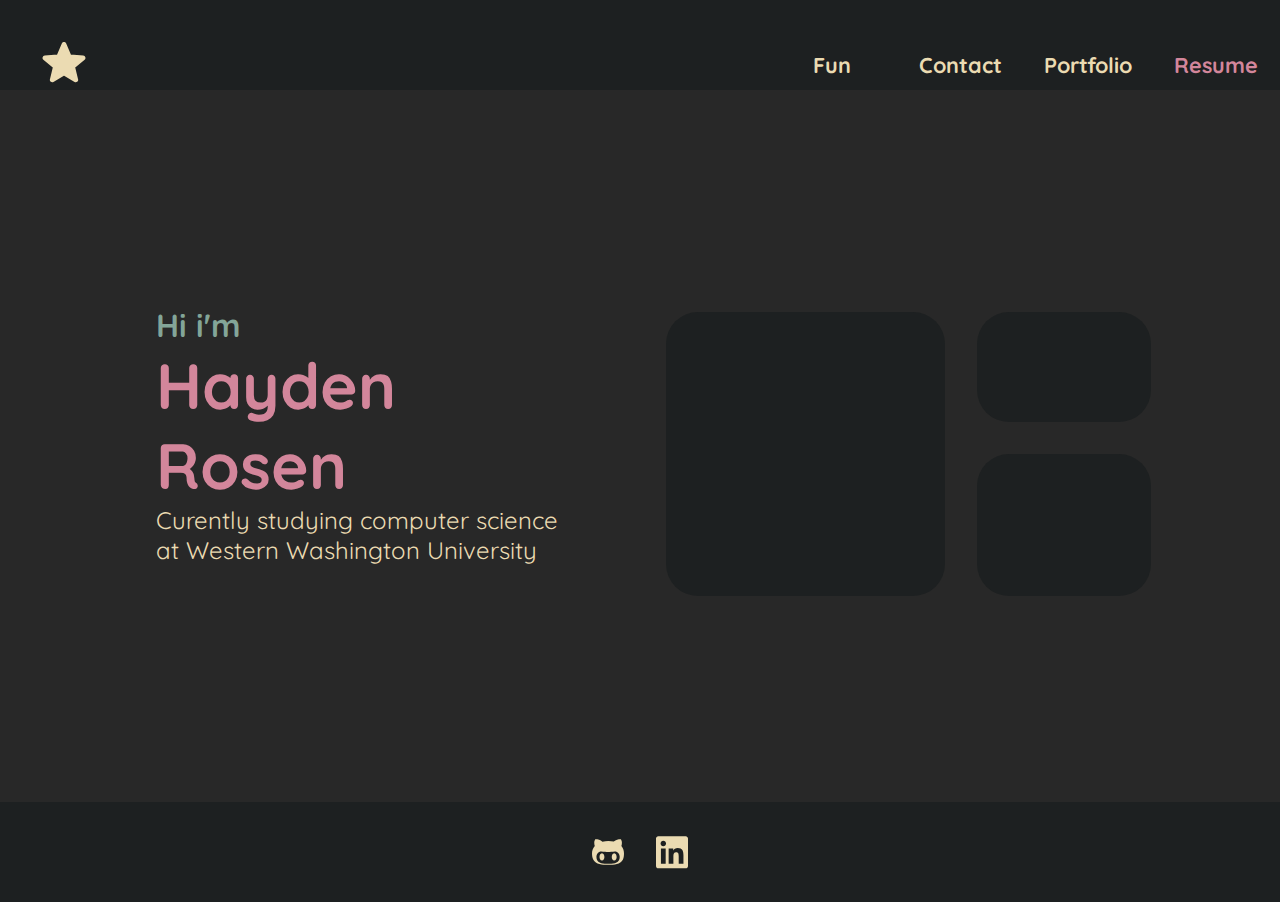
==== index.html @ 1d2f80b9 "initial commit" ====
<!DOCTYPE html>
<html lang="en">
<head>
    <meta charset="UTF-8">
    <meta name="viewport" content="width=device-width, initial-scale=1.0">
    <link rel="stylesheet" href="style.css">
    <title>Home</title>
</head>
<body>
   <nav>
    <img class="logo" src="images/logo1.svg" alt="">
    <a class = "n1" href="">Fun</a>
    <a class = "n2" href="">Contact</a>
    <a class = "n3" href="">Portfolio</a>
    <a class = "n4" href="">Resume</a>
   </nav>

   <div class = "landing-container">
    <div class="left">
        <div class = "text-box">
        <h2>Hi i'm</h2>
        <h1>Hayden Rosen</h1>
        <p>Curently studying computer science at Western Washington University</p>
        </div>

    </div>
    <div class="right">
        <div class ="cards">
            <div class="c1"></div>

            <div class="c2"></div>
            <div class="c3"></div>

            <div class="c4"></div>
        </div>
    </div>
   </div>
   <footer>
    <svg xmlns="http://www.w3.org/2000/svg" viewBox="0 0 480 512"><!--!Font Awesome Free 6.6.0 by @fontawesome - https://fontawesome.com License - https://fontawesome.com/license/free Copyright 2024 Fonticons, Inc.--><path d="M186.1 328.7c0 20.9-10.9 55.1-36.7 55.1s-36.7-34.2-36.7-55.1 10.9-55.1 36.7-55.1 36.7 34.2 36.7 55.1zM480 278.2c0 31.9-3.2 65.7-17.5 95-37.9 76.6-142.1 74.8-216.7 74.8-75.8 0-186.2 2.7-225.6-74.8-14.6-29-20.2-63.1-20.2-95 0-41.9 13.9-81.5 41.5-113.6-5.2-15.8-7.7-32.4-7.7-48.8 0-21.5 4.9-32.3 14.6-51.8 45.3 0 74.3 9 108.8 36 29-6.9 58.8-10 88.7-10 27 0 54.2 2.9 80.4 9.2 34-26.7 63-35.2 107.8-35.2 9.8 19.5 14.6 30.3 14.6 51.8 0 16.4-2.6 32.7-7.7 48.2 27.5 32.4 39 72.3 39 114.2zm-64.3 50.5c0-43.9-26.7-82.6-73.5-82.6-18.9 0-37 3.4-56 6-14.9 2.3-29.8 3.2-45.1 3.2-15.2 0-30.1-.9-45.1-3.2-18.7-2.6-37-6-56-6-46.8 0-73.5 38.7-73.5 82.6 0 87.8 80.4 101.3 150.4 101.3h48.2c70.3 0 150.6-13.4 150.6-101.3zm-82.6-55.1c-25.8 0-36.7 34.2-36.7 55.1s10.9 55.1 36.7 55.1 36.7-34.2 36.7-55.1-10.9-55.1-36.7-55.1z"/></svg>
    <svg xmlns="http://www.w3.org/2000/svg" viewBox="0 0 448 512"><!--!Font Awesome Free 6.6.0 by @fontawesome - https://fontawesome.com License - https://fontawesome.com/license/free Copyright 2024 Fonticons, Inc.--><path d="M416 32H31.9C14.3 32 0 46.5 0 64.3v383.4C0 465.5 14.3 480 31.9 480H416c17.6 0 32-14.5 32-32.3V64.3c0-17.8-14.4-32.3-32-32.3zM135.4 416H69V202.2h66.5V416zm-33.2-243c-21.3 0-38.5-17.3-38.5-38.5S80.9 96 102.2 96c21.2 0 38.5 17.3 38.5 38.5 0 21.3-17.2 38.5-38.5 38.5zm282.1 243h-66.4V312c0-24.8-.5-56.7-34.5-56.7-34.6 0-39.9 27-39.9 54.9V416h-66.4V202.2h63.7v29.2h.9c8.9-16.8 30.6-34.5 62.9-34.5 67.2 0 79.7 44.3 79.7 101.9V416z"/></svg>
   </footer>
</body>
</html>
---- style.css ----
@import url('https://fonts.googleapis.com/css2?family=Montserrat:ital,wght@0,100..900;1,100..900&family=Poppins:ital,wght@0,100;0,200;0,300;0,400;0,500;0,600;0,700;0,800;0,900;1,100;1,200;1,300;1,400;1,500;1,600;1,700;1,800;1,900&family=Quicksand:wght@300..700&display=swap');
* {
    font-family: "Quicksand", sans-serif; 
    text-decoration: none;
    background-color: #282828;
    margin: 0;
    padding: 0;
}
nav {
    display: grid;
    grid-template-columns: repeat(10, 1fr);
    height: 10vh;
    justify-items: center;
    align-items: center;
    font-weight: 700;
    font-size: 1.35em;
    text-decoration: none;
    background-color: #1d2021;
    position: sticky;
    top: 0;
}

.logo {
    background-color: #1d2021;
}
nav a, nav img{
    background-color: #1d2021;
    color: #ebdbb2;
    animation: fade-in 1000ms;
    transition: transform 400ms cubic-bezier(0.075, 0.82, 0.165, 1) 50ms;
}
nav a:last-child {
    color: #d3869b;
}
@keyframes fade-in {
    from {
      opacity: 0;
    }
    to {
      opacity: 1;
    }
  }


nav a:hover, nav img:hover {
    transform: scale(1.3);
}
.n1 {
    grid-column: 7/8;
}

img {
    width: 100%;
    height: 35%;
}
.landing-container {
    display: grid;
    grid-template-columns: 1fr 1fr;
    height: 72vh;
    margin-top: 5%;
    margin-left: 8%;
    margin-right: 8%;
    color:#ebdbb2;
}
.landing-container h2 {
    animation: fade-in 3000ms;
    font-size: 2em;
    color: #83a598;
}
.landing-container h1 {
    animation: fade-in 7000ms;
    font-size: 4em;
    color: #d3869b;
}
.landing-container p {
    animation: fade-in 10000ms;
    font-size: 1.5em;
}
.left {
    display: flex;
    flex-direction: column;
    justify-content: center;
    padding-bottom: 10%;
    padding-left: 10%;
    padding-right: 10%;
    margin-bottom: 2em;
}
.right {
    display: flex;
    flex-direction: column;
    justify-content: center;
    padding-bottom: 3%;
    padding-left: 3%;
    padding-right: 3%;
}
.cards {
    display: grid;
    grid-template-columns: repeat(5, 1fr);
    grid-template-rows: repeat(4, 1fr);
    grid-column-gap: 2em;
    grid-row-gap: 2em;
    background-color: #282828;
    height: 50%;
    padding: 2%;
    }
   .text-box {
    background-color: #1d2021;
    border-radius: 5px;
   } 
    .c1 { grid-area: 1 / 1 / 6 / 4; 

    background-color: #1d2021;
            border-radius: 2em;

    animation: fade-in 5000ms;
    }
    .c2 { grid-area: 1 / 4 / 3 / 6; 

    background-color: #1d2021;
    animation: fade-in 6000ms;
            border-radius: 2em;
    }
    .c3 { grid-area: 3 / 4 / 6 / 6; 

    background-color: #1d2021;
    animation: fade-in 7000ms;
            border-radius: 2em;
    }
    footer {
        height: 100px;
        display: flex;
        justify-content: center;
        align-items: center;
        background-color: #1d2021;
    }
    footer svg {
        fill: #ebdbb2;
        width: 2em;
        padding: 1em;
        background-color: #1d2021;
        color: white;
    }
    
@media (width <= 800px) { 
    nav{
        display: flex;
        flex-direction: column;
        justify-content: center;
        align-items: center;
    }
}
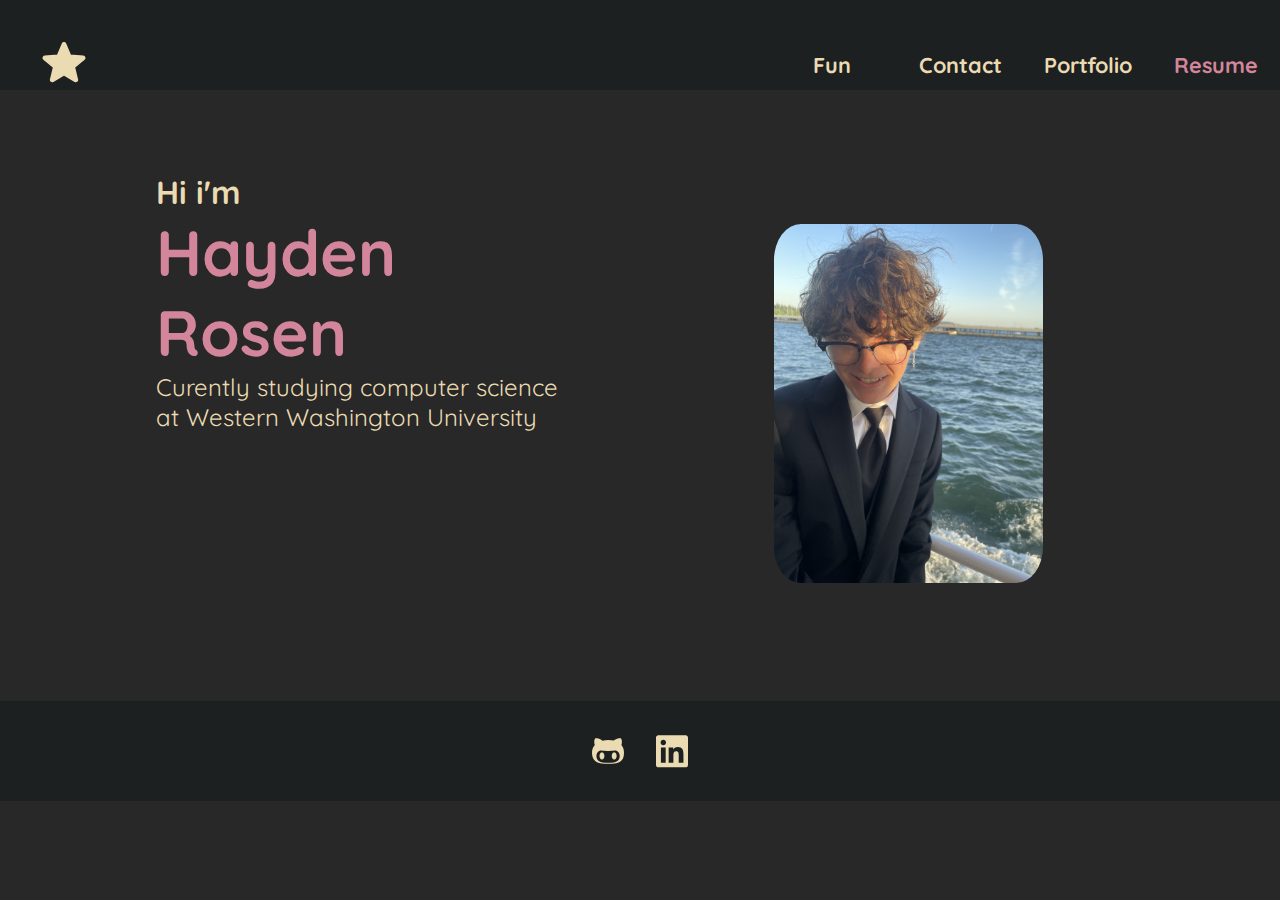
==== commit 0cb872c4: "Updated landing page" ====
--- a/index.html
+++ b/index.html
@@ -25,14 +25,7 @@
 
     </div>
     <div class="right">
-        <div class ="cards">
-            <div class="c1"></div>
-
-            <div class="c2"></div>
-            <div class="c3"></div>
-
-            <div class="c4"></div>
-        </div>
+            <img src="images/85558E02-009F-426E-9DB8-6B5B27F43A0D.jpg" alt="">
     </div>
    </div>
    <footer>
--- a/style.css
+++ b/style.css
@@ -56,16 +56,16 @@
 .landing-container {
     display: grid;
     grid-template-columns: 1fr 1fr;
-    height: 72vh;
-    margin-top: 5%;
+    height: 100%;
     margin-left: 8%;
     margin-right: 8%;
+    margin-bottom: 8%;
     color:#ebdbb2;
 }
 .landing-container h2 {
     animation: fade-in 3000ms;
     font-size: 2em;
-    color: #83a598;
+    color: #ebdbb2;
 }
 .landing-container h1 {
     animation: fade-in 7000ms;
@@ -89,10 +89,26 @@
     display: flex;
     flex-direction: column;
     justify-content: center;
+    margin-top: 25%;
     padding-bottom: 3%;
-    padding-left: 3%;
-    padding-right: 3%;
+    padding-left: 25%;
+    padding-right: 25%;
+    border-collapse:separate;
+    border-radius: 4em;
 }
+.right img {
+    width: auto;
+    height: auto;
+    max-width: 100%;
+    max-height: 100%;
+    object-fit: contain;
+    border-radius: 10%;
+    top: 50%;
+    left: 50%;
+    animation: fade-in 4000ms;
+
+}
+
 .cards {
     display: grid;
     grid-template-columns: repeat(5, 1fr);
@@ -104,7 +120,6 @@
     padding: 2%;
     }
    .text-box {
-    background-color: #1d2021;
     border-radius: 5px;
    } 
     .c1 { grid-area: 1 / 1 / 6 / 4; 
@@ -127,6 +142,7 @@
             border-radius: 2em;
     }
     footer {
+        margin-top: 5em;
         height: 100px;
         display: flex;
         justify-content: center;
@@ -148,4 +164,17 @@
         justify-content: center;
         align-items: center;
     }
+    .landing-container {
+        margin-top: 3em;
+        display: flex;
+        flex-direction: column;
+        justify-content: center;
+        align-items: center;
+    }
+    .right {
+        margin-top: 0%;
+    }
+    nav {
+        padding: .75em;
+    }
 }
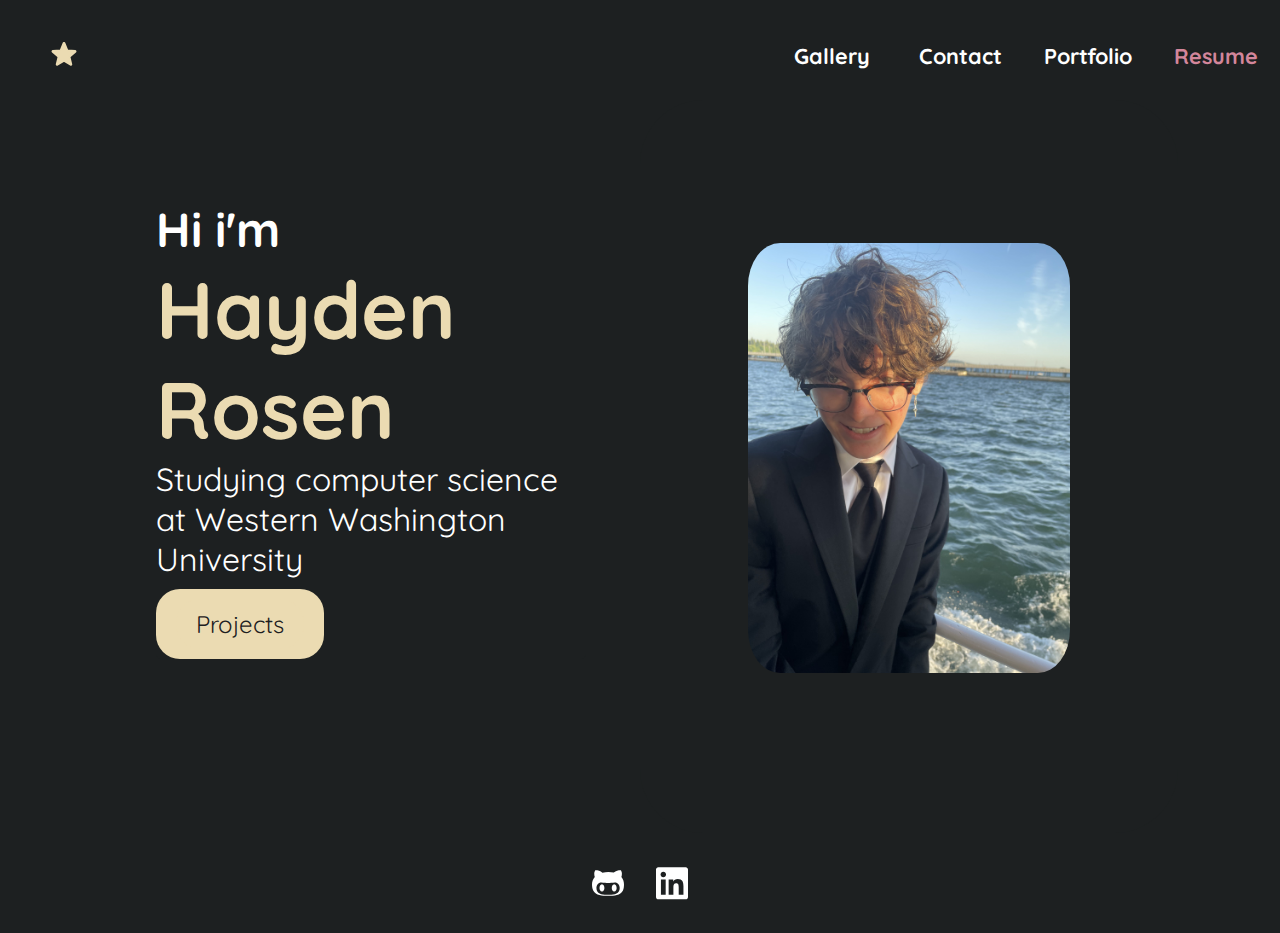
==== commit d5b38570: "Add files via upload" ====
--- a/index.html
+++ b/index.html
@@ -1,36 +1,48 @@
 <!DOCTYPE html>
 <html lang="en">
+
 <head>
     <meta charset="UTF-8">
     <meta name="viewport" content="width=device-width, initial-scale=1.0">
     <link rel="stylesheet" href="style.css">
     <title>Home</title>
 </head>
+
 <body>
-   <nav>
-    <img class="logo" src="images/logo1.svg" alt="">
-    <a class = "n1" href="">Fun</a>
-    <a class = "n2" href="">Contact</a>
-    <a class = "n3" href="">Portfolio</a>
-    <a class = "n4" href="">Resume</a>
-   </nav>
+    <nav>
+        <a class="logo" href="index.html"><img src="images/logo1.svg" alt=""></a>
+        <a class="n1" href="portfolio.html">Gallery</a>
+        <a class="n2" href="contact.html">Contact</a>
+        <a class="n3" href="projects.html">Portfolio</a>
+        <a class="n4" href="resume.html">Resume</a>
+    </nav>
 
-   <div class = "landing-container">
-    <div class="left">
-        <div class = "text-box">
-        <h2>Hi i'm</h2>
-        <h1>Hayden Rosen</h1>
-        <p>Curently studying computer science at Western Washington University</p>
+    <div class="landing-container">
+        <div class="left">
+            <div class="text-box">
+                <h2>Hi i'm</h2>
+                <h1>Hayden Rosen</h1>
+                <p>Studying computer science at Western Washington University</p>
+                <button class="button"><a class="button" href="projects.html">Projects</a></button>
+            </div>
+
         </div>
+        <div class="right">
+            <img src="images/85558E02-009F-426E-9DB8-6B5B27F43A0D.jpg" alt="">
+        </div>
+    </div>
+    <footer>
+        <svg xmlns="http://www.w3.org/2000/svg"
+            viewBox="0 0 480 512"><!--!Font Awesome Free 6.6.0 by @fontawesome - https://fontawesome.com License - https://fontawesome.com/license/free Copyright 2024 Fonticons, Inc.-->
+            <path
+                d="M186.1 328.7c0 20.9-10.9 55.1-36.7 55.1s-36.7-34.2-36.7-55.1 10.9-55.1 36.7-55.1 36.7 34.2 36.7 55.1zM480 278.2c0 31.9-3.2 65.7-17.5 95-37.9 76.6-142.1 74.8-216.7 74.8-75.8 0-186.2 2.7-225.6-74.8-14.6-29-20.2-63.1-20.2-95 0-41.9 13.9-81.5 41.5-113.6-5.2-15.8-7.7-32.4-7.7-48.8 0-21.5 4.9-32.3 14.6-51.8 45.3 0 74.3 9 108.8 36 29-6.9 58.8-10 88.7-10 27 0 54.2 2.9 80.4 9.2 34-26.7 63-35.2 107.8-35.2 9.8 19.5 14.6 30.3 14.6 51.8 0 16.4-2.6 32.7-7.7 48.2 27.5 32.4 39 72.3 39 114.2zm-64.3 50.5c0-43.9-26.7-82.6-73.5-82.6-18.9 0-37 3.4-56 6-14.9 2.3-29.8 3.2-45.1 3.2-15.2 0-30.1-.9-45.1-3.2-18.7-2.6-37-6-56-6-46.8 0-73.5 38.7-73.5 82.6 0 87.8 80.4 101.3 150.4 101.3h48.2c70.3 0 150.6-13.4 150.6-101.3zm-82.6-55.1c-25.8 0-36.7 34.2-36.7 55.1s10.9 55.1 36.7 55.1 36.7-34.2 36.7-55.1-10.9-55.1-36.7-55.1z" />
+        </svg>
+        <svg xmlns="http://www.w3.org/2000/svg"
+            viewBox="0 0 448 512"><!--!Font Awesome Free 6.6.0 by @fontawesome - https://fontawesome.com License - https://fontawesome.com/license/free Copyright 2024 Fonticons, Inc.-->
+            <path
+                d="M416 32H31.9C14.3 32 0 46.5 0 64.3v383.4C0 465.5 14.3 480 31.9 480H416c17.6 0 32-14.5 32-32.3V64.3c0-17.8-14.4-32.3-32-32.3zM135.4 416H69V202.2h66.5V416zm-33.2-243c-21.3 0-38.5-17.3-38.5-38.5S80.9 96 102.2 96c21.2 0 38.5 17.3 38.5 38.5 0 21.3-17.2 38.5-38.5 38.5zm282.1 243h-66.4V312c0-24.8-.5-56.7-34.5-56.7-34.6 0-39.9 27-39.9 54.9V416h-66.4V202.2h63.7v29.2h.9c8.9-16.8 30.6-34.5 62.9-34.5 67.2 0 79.7 44.3 79.7 101.9V416z" />
+        </svg>
+    </footer>
+</body>
 
-    </div>
-    <div class="right">
-            <img src="images/85558E02-009F-426E-9DB8-6B5B27F43A0D.jpg" alt="">
-    </div>
-   </div>
-   <footer>
-    <svg xmlns="http://www.w3.org/2000/svg" viewBox="0 0 480 512"><!--!Font Awesome Free 6.6.0 by @fontawesome - https://fontawesome.com License - https://fontawesome.com/license/free Copyright 2024 Fonticons, Inc.--><path d="M186.1 328.7c0 20.9-10.9 55.1-36.7 55.1s-36.7-34.2-36.7-55.1 10.9-55.1 36.7-55.1 36.7 34.2 36.7 55.1zM480 278.2c0 31.9-3.2 65.7-17.5 95-37.9 76.6-142.1 74.8-216.7 74.8-75.8 0-186.2 2.7-225.6-74.8-14.6-29-20.2-63.1-20.2-95 0-41.9 13.9-81.5 41.5-113.6-5.2-15.8-7.7-32.4-7.7-48.8 0-21.5 4.9-32.3 14.6-51.8 45.3 0 74.3 9 108.8 36 29-6.9 58.8-10 88.7-10 27 0 54.2 2.9 80.4 9.2 34-26.7 63-35.2 107.8-35.2 9.8 19.5 14.6 30.3 14.6 51.8 0 16.4-2.6 32.7-7.7 48.2 27.5 32.4 39 72.3 39 114.2zm-64.3 50.5c0-43.9-26.7-82.6-73.5-82.6-18.9 0-37 3.4-56 6-14.9 2.3-29.8 3.2-45.1 3.2-15.2 0-30.1-.9-45.1-3.2-18.7-2.6-37-6-56-6-46.8 0-73.5 38.7-73.5 82.6 0 87.8 80.4 101.3 150.4 101.3h48.2c70.3 0 150.6-13.4 150.6-101.3zm-82.6-55.1c-25.8 0-36.7 34.2-36.7 55.1s10.9 55.1 36.7 55.1 36.7-34.2 36.7-55.1-10.9-55.1-36.7-55.1z"/></svg>
-    <svg xmlns="http://www.w3.org/2000/svg" viewBox="0 0 448 512"><!--!Font Awesome Free 6.6.0 by @fontawesome - https://fontawesome.com License - https://fontawesome.com/license/free Copyright 2024 Fonticons, Inc.--><path d="M416 32H31.9C14.3 32 0 46.5 0 64.3v383.4C0 465.5 14.3 480 31.9 480H416c17.6 0 32-14.5 32-32.3V64.3c0-17.8-14.4-32.3-32-32.3zM135.4 416H69V202.2h66.5V416zm-33.2-243c-21.3 0-38.5-17.3-38.5-38.5S80.9 96 102.2 96c21.2 0 38.5 17.3 38.5 38.5 0 21.3-17.2 38.5-38.5 38.5zm282.1 243h-66.4V312c0-24.8-.5-56.7-34.5-56.7-34.6 0-39.9 27-39.9 54.9V416h-66.4V202.2h63.7v29.2h.9c8.9-16.8 30.6-34.5 62.9-34.5 67.2 0 79.7 44.3 79.7 101.9V416z"/></svg>
-   </footer>
-</body>
 </html>--- a/style.css
+++ b/style.css
@@ -1,11 +1,14 @@
 @import url('https://fonts.googleapis.com/css2?family=Montserrat:ital,wght@0,100..900;1,100..900&family=Poppins:ital,wght@0,100;0,200;0,300;0,400;0,500;0,600;0,700;0,800;0,900;1,100;1,200;1,300;1,400;1,500;1,600;1,700;1,800;1,900&family=Quicksand:wght@300..700&display=swap');
+
 * {
-    font-family: "Quicksand", sans-serif; 
+    font-family: "Quicksand", sans-serif;
     text-decoration: none;
     background-color: #282828;
+    background-color: #1d2021;
     margin: 0;
     padding: 0;
 }
+
 nav {
     display: grid;
     grid-template-columns: repeat(10, 1fr);
@@ -18,33 +21,53 @@
     background-color: #1d2021;
     position: sticky;
     top: 0;
+    margin-top: 10px;
+}
+
+.wrapper img {
+    border-radius: 20px;
+    object-fit: cover;
+    height: 100%;
+    width: 100%;
+    padding: 0;
+    margin: 0;
 }
 
 .logo {
     background-color: #1d2021;
-}
-nav a, nav img{
-    background-color: #1d2021;
-    color: #ebdbb2;
+    display: flex;
+    justify-content: center;
+    align-items: center;
+}
+
+nav a,
+nav img {
+    background-color: #1d2021;
+    color: white;
     animation: fade-in 1000ms;
     transition: transform 400ms cubic-bezier(0.075, 0.82, 0.165, 1) 50ms;
 }
+
 nav a:last-child {
     color: #d3869b;
 }
+
 @keyframes fade-in {
     from {
-      opacity: 0;
-    }
+        opacity: 0;
+    }
+
     to {
-      opacity: 1;
-    }
-  }
-
-
-nav a:hover, nav img:hover {
+        opacity: 1;
+    }
+}
+
+
+nav a:hover,
+nav a img:hover {
     transform: scale(1.3);
 }
+
 .n1 {
     grid-column: 7/8;
 }
@@ -53,29 +76,41 @@
     width: 100%;
     height: 35%;
 }
+
+nav a img {
+    height: 20%;
+    width: 20%;
+}
+
 .landing-container {
     display: grid;
     grid-template-columns: 1fr 1fr;
-    height: 100%;
+    height: 50%;
     margin-left: 8%;
     margin-right: 8%;
-    margin-bottom: 8%;
-    color:#ebdbb2;
-}
+    color: white;
+}
+
 .landing-container h2 {
     animation: fade-in 3000ms;
+    font-size: 3em;
+    color: white;
+}
+
+.landing-container h1 {
+    animation: fade-in 1000ms;
+    font-size: 5em;
+    color: #ebdbb2;
+
+
+}
+
+.landing-container p {
+    animation: fade-in 1000ms;
     font-size: 2em;
-    color: #ebdbb2;
-}
-.landing-container h1 {
-    animation: fade-in 7000ms;
-    font-size: 4em;
-    color: #d3869b;
-}
-.landing-container p {
-    animation: fade-in 10000ms;
-    font-size: 1.5em;
-}
+    color: white;
+}
+
 .left {
     display: flex;
     flex-direction: column;
@@ -85,28 +120,127 @@
     padding-right: 10%;
     margin-bottom: 2em;
 }
+
 .right {
     display: flex;
     flex-direction: column;
     justify-content: center;
-    margin-top: 25%;
     padding-bottom: 3%;
-    padding-left: 25%;
-    padding-right: 25%;
-    border-collapse:separate;
+    border-collapse: separate;
     border-radius: 4em;
 }
+
+.list {
+    color: white;
+    display: flex;
+    justify-content: center;
+    align-items: center;
+}
+
+.small {
+    text-align: center;
+    color: white;
+    margin: 2em;
+}
+
+ul {
+    display: grid;
+    grid-template-columns: repeat(2, 1fr);
+    grid-template-rows: repeat(4, 1fr);
+    grid-column-gap: 2em;
+    grid-row-gap: 2em;
+
+}
+
 .right img {
+    height: 60%;
     width: auto;
-    height: auto;
     max-width: 100%;
-    max-height: 100%;
-    object-fit: contain;
+    display: block;
+    margin: auto;
     border-radius: 10%;
-    top: 50%;
-    left: 50%;
     animation: fade-in 4000ms;
 
+}
+
+table,
+td,
+th {
+    border: 3px solid #ebdbb2;
+    text-align: left;
+    background-color: #282828;
+}
+
+.resumesvg {
+    width: 20%;
+}
+
+.img {
+    display: flex;
+    align-items: center;
+    justify-content: center;
+
+}
+
+.resume {
+    display: flex;
+    align-items: center;
+    justify-content: center;
+    flex-direction: column;
+    color: white;
+
+}
+.contact-container {
+    margin-top: 10%;
+    margin-left: 10%;
+    margin-right: 10%;
+        display: flex;
+        flex-direction: column;
+        justify-content: center;
+        align-items: center;
+
+}
+.contact {
+    display: grid;
+    color: white;
+    height: 100%;
+    grid-template-columns: 1fr 1fr 1fr 1fr;
+    grid-template-rows: 1fr 1fr 1fr;
+    gap: 10px 10px;
+    grid-auto-flow: row;
+    grid-template-areas:
+        "contactimage contactimage info info"
+        "contactimage contactimage info info"
+        "contactimage contactimage alt alt";
+}
+
+.info {
+    grid-area: info;
+}
+
+.contactimage {
+    grid-area: contactimage;
+}
+.contactimage img {
+    width: 100%;
+    height: 100%;
+
+}
+
+.alt {
+    grid-area: alt;
+}
+
+table {
+    border-collapse: collapse;
+    width: 80%;
+    margin: 2em;
+
+}
+
+th,
+td {
+    padding: 15px;
 }
 
 .cards {
@@ -118,52 +252,184 @@
     background-color: #282828;
     height: 50%;
     padding: 2%;
-    }
-   .text-box {
+}
+
+.text-box {
+    margin-top: 10px;
     border-radius: 5px;
-   } 
-    .c1 { grid-area: 1 / 1 / 6 / 4; 
-
-    background-color: #1d2021;
-            border-radius: 2em;
+    color: #ebdbb2;
+}
+
+.c1 {
+    grid-area: 1 / 1 / 6 / 4;
+
+    background-color: #1d2021;
+    border-radius: 2em;
 
     animation: fade-in 5000ms;
-    }
-    .c2 { grid-area: 1 / 4 / 3 / 6; 
+}
+
+.c2 {
+    grid-area: 1 / 4 / 3 / 6;
 
     background-color: #1d2021;
     animation: fade-in 6000ms;
-            border-radius: 2em;
-    }
-    .c3 { grid-area: 3 / 4 / 6 / 6; 
+    border-radius: 2em;
+}
+
+.c3 {
+    grid-area: 3 / 4 / 6 / 6;
 
     background-color: #1d2021;
     animation: fade-in 7000ms;
-            border-radius: 2em;
-    }
-    footer {
-        margin-top: 5em;
-        height: 100px;
-        display: flex;
-        justify-content: center;
-        align-items: center;
-        background-color: #1d2021;
-    }
-    footer svg {
-        fill: #ebdbb2;
-        width: 2em;
-        padding: 1em;
-        background-color: #1d2021;
-        color: white;
-    }
-    
-@media (width <= 800px) { 
-    nav{
+    border-radius: 2em;
+}
+
+footer {
+    height: 100px;
+    display: flex;
+    justify-content: center;
+    align-items: center;
+    background-color: #1d2021;
+}
+
+footer svg {
+    fill: white;
+    width: 2em;
+    padding: 1em;
+    background-color: #1d2021;
+    color: white;
+}
+
+.grid {
+    display: grid;
+    grid-template-columns: repeat(auto-fill, minmax(25%, 1fr));
+    grid-gap: 20px;
+    align-items: stretch;
+    margin: 10em;
+    margin-top: 0;
+}
+
+.grid>article {}
+
+.grid>article img {
+    max-width: 100%;
+    width: 100%;
+    height: 80%;
+    border-radius: 2em;
+
+    animation: fade-in 1000ms;
+}
+
+.grid>article img:hover {
+    transition: transform 400ms cubic-bezier(0.075, 0.82, 0.165, 1) 100ms;
+    transform: scale(1.05);
+}
+
+.text {
+    padding: 0 20px 20px;
+    color: white;
+    font-size: 1.5em;
+}
+
+.text h3 {
+    color: #ebdbb2;
+}
+
+.text>button {
+    background: #282828;
+    border: 0;
+    color: white;
+    padding: 10px;
+    width: 100%;
+}
+
+.text svg {
+    width: 1.5em;
+    fill: white;
+    margin: 5px;
+}
+
+.portfolio-container {
+    color: white;
+    text-align: center;
+    font-size: 3em;
+    display: flex;
+    justify-content: center;
+
+    animation: fade-in 1000ms;
+}
+
+.portfolio-container .wrapper :hover {
+
+    transition: transform 400ms cubic-bezier(0.075, 0.82, 0.165, 1) 100ms;
+    transform: scale(1.05);
+
+}
+
+.wrapper {
+    margin: 0 0 0 0;
+    width: 90vw;
+    height: 150vh;
+    display: grid;
+    grid-gap: 10px;
+    grid-template-columns: repeat(4, 20%);
+    grid-template-rows: repeat(3, 30%);
+    justify-content: center;
+    align-content: end;
+}
+
+button {
+    margin-top: 10px;
+}
+
+.button {
+    background-color: #ebdbb2;
+    border: none;
+    color: #1d2021;
+    padding: 10px 20px;
+    border-radius: 1em;
+    text-align: center;
+    text-decoration: none;
+    display: inline-block;
+    font-size: 24px;
+}
+
+.button:hover {
+    transition: transform 400ms cubic-bezier(0.075, 0.82, 0.165, 1) 100ms;
+    transform: scale(1.05);
+
+}
+
+.box {
+    background-color: #444;
+    color: #fff;
+    border-radius: 20px;
+    font-size: 150%;
+}
+
+.item1 {
+    grid-column: 1 / 5;
+}
+
+.item2 {
+    grid-column: 1 / 3;
+    grid-row: 2 / 4;
+}
+
+.item3 {
+    grid-column: 3 / 5;
+}
+
+
+@media (width <=800px) {
+    nav {
         display: flex;
         flex-direction: column;
         justify-content: center;
         align-items: center;
     }
+
     .landing-container {
         margin-top: 3em;
         display: flex;
@@ -171,10 +437,12 @@
         justify-content: center;
         align-items: center;
     }
+
     .right {
         margin-top: 0%;
     }
+
     nav {
         padding: .75em;
     }
-}
+}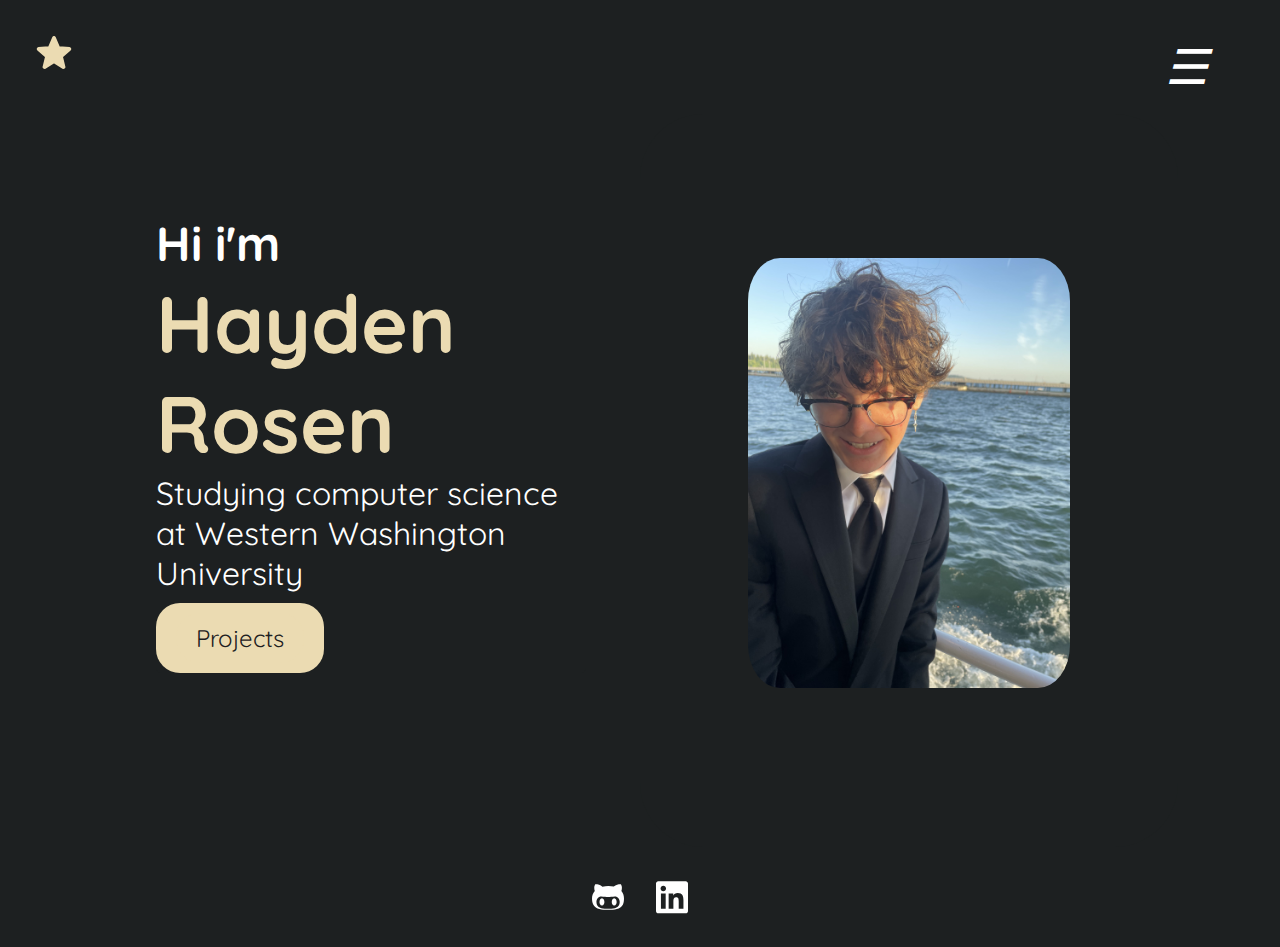
==== commit 3a011abc: "Add files via upload" ====
--- a/index.html
+++ b/index.html
@@ -9,14 +9,20 @@
 </head>
 
 <body>
-    <nav>
-        <a class="logo" href="index.html"><img src="images/logo1.svg" alt=""></a>
-        <a class="n1" href="portfolio.html">Gallery</a>
-        <a class="n2" href="contact.html">Contact</a>
-        <a class="n3" href="projects.html">Portfolio</a>
-        <a class="n4" href="resume.html">Resume</a>
-    </nav>
+    <div class="topnav">
+        <a href="index.html" class="active"><img src="images/logo1.svg" alt=""></a>
+        <div id="myLinks">
 
+            <a class="n1" href="portfolio.html">Gallery</a>
+            <a class="n2" href="contact.html">Contact</a>
+            <a class="n3" href="projects.html">Portfolio</a>
+            <a class="n4" href="resume.html">Resume</a>
+            <a class="n5" href="threejstest.html">Three.js</a>
+        </div>
+        <a href="javascript:void(0);" class="icon" onclick="hide()">
+            <i class="fa fa-bars">☰</i>
+        </a>
+    </div>
     <div class="landing-container">
         <div class="left">
             <div class="text-box">
@@ -44,5 +50,6 @@
         </svg>
     </footer>
 </body>
+<script src="js/script.js"></script>
 
 </html>--- a/style.css
+++ b/style.css
@@ -9,19 +9,54 @@
     padding: 0;
 }
 
-nav {
-    display: grid;
-    grid-template-columns: repeat(10, 1fr);
-    height: 10vh;
-    justify-items: center;
-    align-items: center;
-    font-weight: 700;
-    font-size: 1.35em;
+
+.mobile-container {
+    margin: auto;
+    background-color: #1d2021;
+    height: 500px;
+    color: white;
+    border-radius: 10px;
+}
+
+.topnav {
+    overflow: hidden;
+    background-color: #1d2021;
+    position: relative;
+    z-index: 0;
+}
+
+.topnav #myLinks {
+    display: none;
+}
+
+.topnav a {
+    color: white;
+    padding: 4vh 1.5em;
     text-decoration: none;
-    background-color: #1d2021;
-    position: sticky;
+    font-size: 24px;
+    font-style: bold;
+    display: block;
+}
+
+.topnav a.icon {
+    background: #1d2021;
+    display: block;
+    position: absolute;
+    right: 0;
     top: 0;
-    margin-top: 10px;
+    font-size: 3em;
+}
+
+
+
+.active {
+    background-color: #04AA6D;
+    color: white;
+}
+
+#myLinks {
+    display: flex;
+    flex-direction: row;
 }
 
 .wrapper img {
@@ -40,17 +75,17 @@
     align-items: center;
 }
 
-nav a,
-nav img {
+.topnav a {
     background-color: #1d2021;
     color: white;
     animation: fade-in 1000ms;
     transition: transform 400ms cubic-bezier(0.075, 0.82, 0.165, 1) 50ms;
 }
 
-nav a:last-child {
-    color: #d3869b;
-}
+.topnav img {
+    width: 3%;
+}
+
 
 @keyframes fade-in {
     from {
@@ -190,16 +225,18 @@
     color: white;
 
 }
+
 .contact-container {
     margin-top: 10%;
     margin-left: 10%;
     margin-right: 10%;
-        display: flex;
-        flex-direction: column;
-        justify-content: center;
-        align-items: center;
-
-}
+    display: flex;
+    flex-direction: column;
+    justify-content: center;
+    align-items: center;
+
+}
+
 .contact {
     display: grid;
     color: white;
@@ -221,11 +258,20 @@
 .contactimage {
     grid-area: contactimage;
 }
+
 .contactimage img {
     width: 100%;
     height: 100%;
 
 }
+
+input[type=text] {
+    background-color: #282828;
+    color: white;
+    border-radius: 5px;
+    font-size: 1.5em;
+}
+
 
 .alt {
     grid-area: alt;
@@ -356,14 +402,14 @@
     font-size: 3em;
     display: flex;
     justify-content: center;
-
+    z-index: 1;
     animation: fade-in 1000ms;
 }
 
 .portfolio-container .wrapper :hover {
 
     transition: transform 400ms cubic-bezier(0.075, 0.82, 0.165, 1) 100ms;
-    transform: scale(1.05);
+    transform: scale(1.01);
 
 }
 
@@ -428,6 +474,19 @@
         flex-direction: column;
         justify-content: center;
         align-items: center;
+        height: 30%;
+        position: absolute;
+    }
+
+    nav a:hover {
+        transform: scale(1.0);
+    }
+
+    .grid {
+        display: flex;
+        flex-direction: column;
+        margin: 30px;
+        width: 90%;
     }
 
     .landing-container {
@@ -438,11 +497,52 @@
         align-items: center;
     }
 
+    .portfolio-container {
+        grid-gap: 20px;
+        grid-template-columns: 120px auto;
+        max-width: 600px;
+    }
+
+    ul {
+        margin: 20px;
+    }
+
+    .wrapper {
+        margin-top: 150vh;
+        width: 90vw;
+        height: 0vh;
+        display: flex;
+        flex-direction: column;
+    }
+
+    .portfolio-container .wrapper :hover {
+        transform: scale(1.0);
+
+    }
+
+    footer {
+        margin-top: 150vh;
+    }
+
+    .wrapper img {
+        width: 100%;
+    }
+
     .right {
         margin-top: 0%;
     }
 
-    nav {
-        padding: .75em;
+    .topnav img {
+        width: 7%;
+    }
+
+    .contact-container .contact {
+        display: flex;
+        flex-direction: column;
+        width: 100%;
+    }
+
+    input#comment {
+        width: 100%;
     }
 }